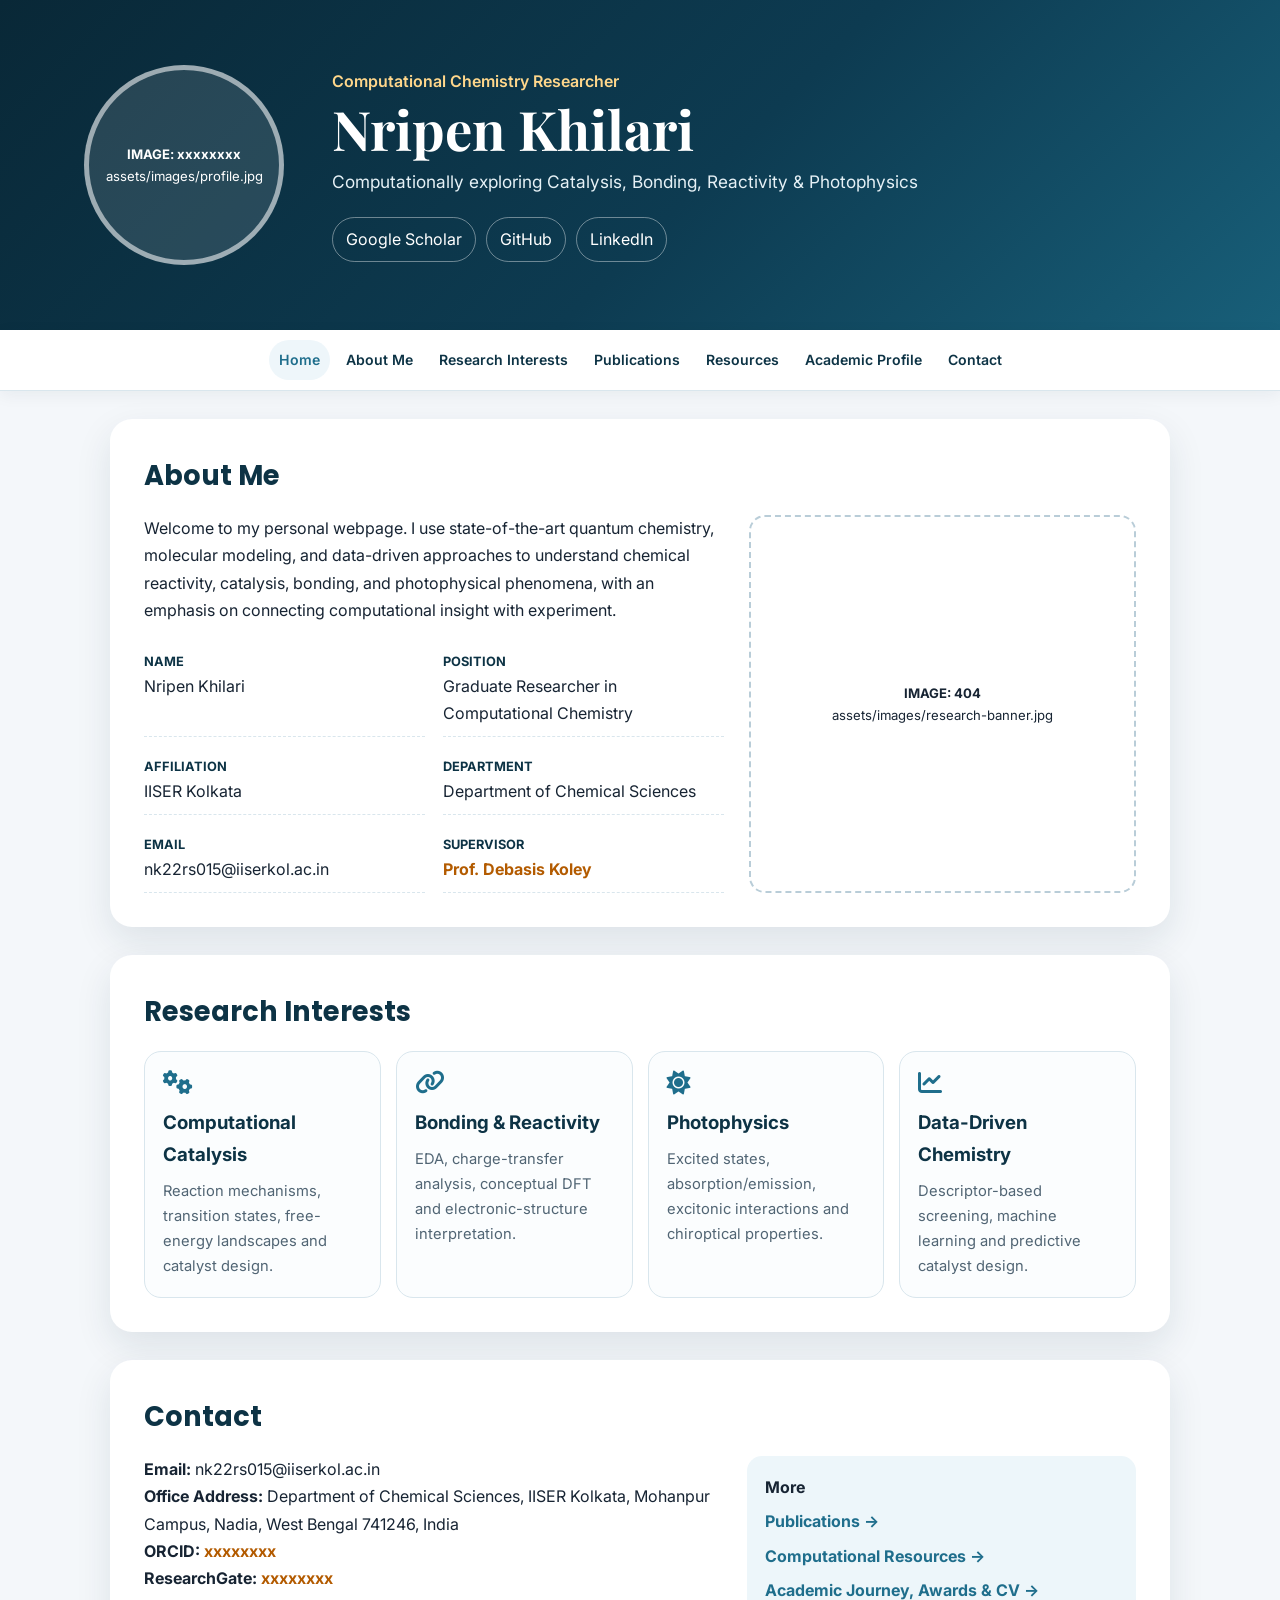
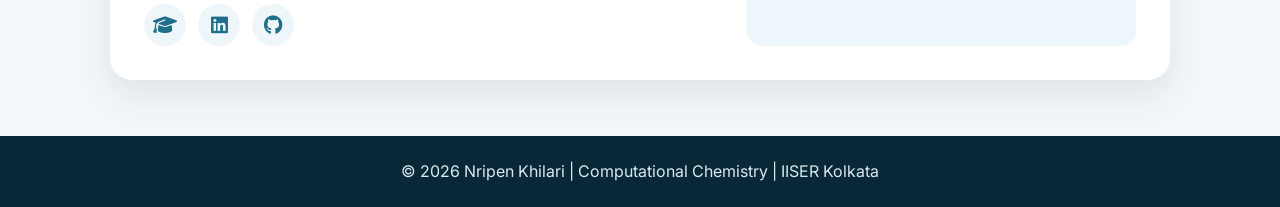
==== index.html @ 0b5128b5 "Update index.html" ====
<!DOCTYPE html>
<html lang="en">
<head>
    <meta charset="UTF-8">
    <meta name="viewport" content="width=device-width, initial-scale=1.0">
    <meta
        name="description"
        content="Nripen Khilari — Computational Chemistry Researcher at IISER Kolkata"
    >

    <title>Nripen Khilari | Computational Chemistry Researcher</title>

    <link
        rel="stylesheet"
        href="https://cdnjs.cloudflare.com/ajax/libs/font-awesome/6.5.2/css/all.min.css"
    >
    <link
        rel="stylesheet"
        href="https://fonts.googleapis.com/css2?family=Inter:wght@400;500;600;700&family=Playfair+Display:wght@600;700&family=Poppins:wght@500;600;700&display=swap"
    >
    <link rel="stylesheet" href="styles.css">
</head>

<body>

    <!-- =====================================================
         PROFILE HEADER
         ===================================================== -->
    <header class="hero home-hero">
        <div class="wrap hero-grid">

            <div class="portrait">
                <img
                    src="assets/images/profile.jpg"
                    alt="Nripen Khilari"
                    onerror="this.style.display='none'; this.nextElementSibling.style.display='block';"
                >

                <div class="fallback">
                    <strong>IMAGE: xxxxxxxx</strong><br>
                    assets/images/profile.jpg
                </div>
            </div>

            <div>
                <div class="role">Computational Chemistry Researcher</div>

                <h1>Nripen Khilari</h1>

                <p class="tagline">
                    Computationally exploring Catalysis, Bonding, Reactivity &amp; Photophysics
                </p>

                <div class="profile-links">
                    <a
                        href="https://scholar.google.com/citations?user=tusEeS4AAAAJ&hl=en"
                        target="_blank"
                        rel="noopener"
                    >
                        Google Scholar
                    </a>

                    <a
                        href="https://github.com/Nripen14"
                        target="_blank"
                        rel="noopener"
                    >
                        GitHub
                    </a>

                    <a
                        href="https://www.linkedin.com/in/nripen-khilari-8503a6180"
                        target="_blank"
                        rel="noopener"
                    >
                        LinkedIn
                    </a>
                </div>
            </div>

        </div>
    </header>


    <!-- =====================================================
         NAVIGATION
         ===================================================== -->
    <nav>
        <div class="wrap">
            <a class="active" href="index.html">Home</a>
            <a href="#about">About Me</a>
            <a href="#research">Research Interests</a>
            <a href="publications.html">Publications</a>
            <a href="resources.html">Resources</a>
            <a href="academic.html">Academic Profile</a>
            <a href="#contact">Contact</a>
        </div>
    </nav>


    <main>

        <!-- =================================================
             ABOUT ME
             ================================================= -->
        <section id="about">
            <h2>About Me</h2>

            <div class="about-grid">

                <div>
                    <p>
                        Welcome to my personal webpage. I use state-of-the-art quantum chemistry,
                        molecular modeling, and data-driven approaches to understand chemical
                        reactivity, catalysis, bonding, and photophysical phenomena, with an
                        emphasis on connecting computational insight with experiment.
                    </p>

                    <div class="facts">
                        <div class="fact">
                            <strong>Name</strong>
                            Nripen Khilari
                        </div>

                        <div class="fact">
                            <strong>Position</strong>
                            Graduate Researcher in Computational Chemistry
                        </div>

                        <div class="fact">
                            <strong>Affiliation</strong>
                            IISER Kolkata
                        </div>

                        <div class="fact">
                            <strong>Department</strong>
                            Department of Chemical Sciences
                        </div>

                        <div class="fact">
                            <strong>Email</strong>
                            nk22rs015@iiserkol.ac.in
                        </div>

                        <div class="fact">
                            <strong>Supervisor</strong>
                            <span class="x">Prof. Debasis Koley</span>
                        </div>
                    </div>
                </div>

                <div class="banner">
                    <img
                        src="assets/images/research-banner.jpg"
                        alt="Research graphic"
                        onerror="this.style.display='none'; this.nextElementSibling.style.display='block';"
                    >

                    <div class="fallback">
                        <strong>IMAGE: 404</strong><br>
                        assets/images/research-banner.jpg
                    </div>
                </div>

            </div>
        </section>


        <!-- =================================================
             RESEARCH INTERESTS
             ================================================= -->
        <section id="research">
            <h2>Research Interests</h2>

            <div class="cards">

                <div class="card">
                    <i class="fas fa-cogs"></i>
                    <h3>Computational Catalysis</h3>
                    <p>
                        Reaction mechanisms, transition states, free-energy landscapes
                        and catalyst design.
                    </p>
                </div>

                <div class="card">
                    <i class="fas fa-link"></i>
                    <h3>Bonding &amp; Reactivity</h3>
                    <p>
                        EDA, charge-transfer analysis, conceptual DFT and
                        electronic-structure interpretation.
                    </p>
                </div>

                <div class="card">
                    <i class="fas fa-sun"></i>
                    <h3>Photophysics</h3>
                    <p>
                        Excited states, absorption/emission, excitonic interactions
                        and chiroptical properties.
                    </p>
                </div>

                <div class="card">
                    <i class="fas fa-chart-line"></i>
                    <h3>Data-Driven Chemistry</h3>
                    <p>
                        Descriptor-based screening, machine learning and predictive
                        catalyst design.
                    </p>
                </div>

            </div>
        </section>


        <!-- =================================================
             CONTACT
             ================================================= -->
        <section id="contact">
            <h2>Contact</h2>

            <div class="contact-grid">

                <div>
                    <p>
                        <strong>Email:</strong>
                        nk22rs015@iiserkol.ac.in
                    </p>

                    <p>
                        <strong>Office Address:</strong>
                        Department of Chemical Sciences, IISER Kolkata,
                        Mohanpur Campus, Nadia, West Bengal 741246, India
                    </p>

                    <p>
                        <strong>ORCID:</strong>
                        <span class="x">xxxxxxxx</span>
                    </p>

                    <p>
                        <strong>ResearchGate:</strong>
                        <span class="x">xxxxxxxx</span>
                    </p>

                    <div class="social">
                        <a
                            href="https://scholar.google.com/citations?user=tusEeS4AAAAJ&hl=en"
                            target="_blank"
                            rel="noopener"
                            aria-label="Google Scholar"
                        >
                            <i class="fas fa-graduation-cap"></i>
                        </a>

                        <a
                            href="https://www.linkedin.com/in/nripen-khilari-8503a6180"
                            target="_blank"
                            rel="noopener"
                            aria-label="LinkedIn"
                        >
                            <i class="fab fa-linkedin"></i>
                        </a>

                        <a
                            href="https://github.com/Nripen14"
                            target="_blank"
                            rel="noopener"
                            aria-label="GitHub"
                        >
                            <i class="fab fa-github"></i>
                        </a>
                    </div>
                </div>

                <div class="more">
                    <strong>More</strong>
                    <a href="publications.html">Publications →</a>
                    <a href="resources.html">Computational Resources →</a>
                    <a href="academic.html">Academic Journey, Awards &amp; CV →</a>
                </div>

            </div>
        </section>

    </main>


    <!-- =====================================================
         FOOTER
         ===================================================== -->
    <footer>
        © 2026 Nripen Khilari | Computational Chemistry | IISER Kolkata
    </footer>

</body>
</html>
---- styles.css ----
/* =========================================================
   Nripen Khilari — Personal Academic Website
   Shared stylesheet for all pages
   ========================================================= */

:root {
    --navy: #0d3345;
    --blue: #1f6e8c;
    --sky: #eef6fa;
    --paper: #ffffff;
    --line: #d9e6ed;
    --background: #f4f7fa;
    --ink: #172433;
    --muted: #607284;
    --placeholder: #b35b00;
    --shadow: 0 14px 36px rgba(20, 45, 65, 0.10);
}

/* -------------------------
   Global styles
   ------------------------- */

* {
    box-sizing: border-box;
    margin: 0;
    padding: 0;
}

html {
    scroll-behavior: smooth;
}

body {
    font-family: "Inter", Arial, sans-serif;
    background: var(--background);
    color: var(--ink);
    line-height: 1.7;
}

a {
    color: inherit;
}

.wrap {
    max-width: 1160px;
    margin: 0 auto;
    padding: 0 24px;
}

/* -------------------------
   Header / profile banner
   ------------------------- */

.hero {
    background: linear-gradient(
        135deg,
        #092837,
        #0d3b51 55%,
        #185f79
    );
    color: #ffffff;
    padding: 42px 0;
}

.home-hero {
    padding: 65px 0;
}

.hero-grid {
    display: grid;
    grid-template-columns: 120px 1fr;
    gap: 26px;
    align-items: center;
}

.home-hero .hero-grid {
    grid-template-columns: 210px 1fr;
    gap: 38px;
}

.portrait {
    width: 112px;
    height: 112px;
    border: 4px solid rgba(255, 255, 255, 0.55);
    border-radius: 50%;
    overflow: hidden;
    background: rgba(255, 255, 255, 0.12);
    display: flex;
    align-items: center;
    justify-content: center;
    text-align: center;
}

.home-hero .portrait {
    width: 200px;
    height: 200px;
    border-width: 5px;
}

.portrait img {
    width: 100%;
    height: 100%;
    object-fit: cover;
}

.fallback {
    display: none;
    padding: 20px;
    font-size: 0.82rem;
}

.hero h1 {
    font-family: "Playfair Display", Georgia, serif;
    font-size: 2.6rem;
    line-height: 1.1;
}

.home-hero h1 {
    font-size: 3.4rem;
}

.hero p {
    color: #e6f1f6;
}

.hero .role {
    color: #ffd78b;
    font-weight: 600;
}

.home-hero .role {
    margin-bottom: 4px;
}

.hero .tagline {
    margin-top: 8px;
    font-size: 1.08rem;
}

.profile-links {
    display: flex;
    flex-wrap: wrap;
    gap: 10px;
    margin-top: 20px;
}

.profile-links a {
    padding: 8px 13px;
    border: 1px solid rgba(255, 255, 255, 0.40);
    border-radius: 25px;
    color: #ffffff;
    text-decoration: none;
}

.profile-links a:hover {
    background: rgba(255, 255, 255, 0.12);
}

/* -------------------------
   Navigation
   ------------------------- */

nav {
    position: sticky;
    top: 0;
    z-index: 20;
    background: rgba(255, 255, 255, 0.97);
    border-bottom: 1px solid var(--line);
    box-shadow: 0 4px 16px rgba(20, 40, 60, 0.06);
}

nav .wrap {
    display: flex;
    justify-content: center;
    flex-wrap: wrap;
    gap: 6px;
    padding-top: 10px;
    padding-bottom: 10px;
}

nav a {
    padding: 8px 10px;
    border-radius: 999px;
    color: var(--navy);
    font-size: 0.88rem;
    font-weight: 600;
    text-decoration: none;
}

nav a:hover,
nav a.active {
    background: var(--sky);
    color: var(--blue);
}

/* -------------------------
   Main sections
   ------------------------- */

main {
    padding: 28px 0;
}

.section,
section {
    max-width: 1060px;
    margin: 0 auto 28px;
    padding: 34px;
    background: var(--paper);
    border-radius: 22px;
    box-shadow: var(--shadow);
    scroll-margin-top: 80px;
}

h2 {
    margin-bottom: 16px;
    color: var(--navy);
    font-family: "Poppins", Arial, sans-serif;
    font-size: 1.7rem;
    font-weight: 700;
}

h3 {
    color: var(--navy);
}

.x {
    color: var(--placeholder);
    font-weight: 700;
}

/* -------------------------
   Home page
   ------------------------- */

.about-grid {
    display: grid;
    grid-template-columns: 1.2fr 0.8fr;
    gap: 25px;
}

.facts {
    display: grid;
    grid-template-columns: 1fr 1fr;
    gap: 10px 18px;
    margin-top: 18px;
}

.fact {
    padding: 9px 0;
    border-bottom: 1px dashed var(--line);
}

.fact strong {
    display: block;
    color: var(--navy);
    font-size: 0.8rem;
    text-transform: uppercase;
}

.banner {
    min-height: 220px;
    border: 2px dashed #b9cdd8;
    border-radius: 16px;
    overflow: hidden;
    display: flex;
    align-items: center;
    justify-content: center;
    text-align: center;
}

.banner img {
    width: 100%;
    min-height: 220px;
    height: 100%;
    object-fit: cover;
}

.cards {
    display: grid;
    grid-template-columns: repeat(4, 1fr);
    gap: 15px;
}

.card {
    padding: 18px;
    border: 1px solid var(--line);
    border-radius: 17px;
    background: #fbfdfe;
}

.card i {
    color: var(--blue);
    font-size: 1.5rem;
}

.card h3 {
    margin: 8px 0;
}

.card p {
    color: #516574;
    font-size: 0.92rem;
}

.more {
    padding: 18px;
    border-radius: 15px;
    background: #edf6fa;
}

.more a {
    display: block;
    margin: 7px 0;
    color: var(--blue);
    font-weight: 700;
    text-decoration: none;
}

/* -------------------------
   Publications
   ------------------------- */

.year {
    margin: 22px 0 10px;
    color: var(--blue);
    font-family: "Poppins", Arial, sans-serif;
    font-size: 1.18rem;
    font-weight: 600;
}

.pub {
    margin: 10px 0;
    padding: 15px 17px;
    background: #f8fbfd;
    border-left: 4px solid #cadde6;
    border-radius: 10px;
}

.pub strong {
    color: var(--navy);
}

.scholar {
    display: inline-block;
    margin-top: 14px;
    padding: 9px 14px;
    border-radius: 999px;
    background: var(--blue);
    color: #ffffff;
    font-weight: 600;
    text-decoration: none;
}

/* -------------------------
   Resources and academic page
   ------------------------- */

.resource-card,
.item {
    margin: 15px 0;
    padding: 20px;
    border: 1px solid var(--line);
    border-radius: 16px;
    background: #f8fbfd;
}

.resource-card h3 {
    margin-bottom: 7px;
    font-family: "Poppins", Arial, sans-serif;
    font-size: 1.08rem;
    font-weight: 600;
}

.resource-card ul {
    padding-left: 20px;
}

.resource-card a {
    color: var(--blue);
    font-weight: 600;
    text-decoration: none;
}

.item {
    margin: 12px 0;
    padding: 16px;
    border-radius: 14px;
}

.subsection-title {
    margin-top: 26px;
}

.cv {
    display: inline-block;
    padding: 9px 14px;
    border-radius: 999px;
    background: var(--blue);
    color: #ffffff;
    font-weight: 600;
    text-decoration: none;
}

/* -------------------------
   Contact section
   ------------------------- */

.contact-grid {
    display: grid;
    grid-template-columns: 1.2fr 0.8fr;
    gap: 20px;
}

.contact-card {
    padding: 18px;
    border: 1px solid var(--line);
    border-radius: 16px;
    background: #f8fbfd;
}

.socials,
.social {
    display: flex;
    flex-wrap: wrap;
    gap: 12px;
    margin-top: 12px;
}

.socials a,
.social a {
    width: 42px;
    height: 42px;
    display: grid;
    place-items: center;
    border-radius: 50%;
    background: var(--sky);
    color: var(--blue);
    font-size: 1.2rem;
    text-decoration: none;
}

/* -------------------------
   Footer
   ------------------------- */

footer {
    padding: 22px;
    background: #092837;
    color: #d8e9f0;
    text-align: center;
}

/* -------------------------
   Responsive layout
   ------------------------- */

@media (max-width: 800px) {
    .hero-grid,
    .home-hero .hero-grid,
    .about-grid,
    .contact-grid {
        grid-template-columns: 1fr;
        text-align: center;
    }

    .portrait,
    .home-hero .portrait {
        margin: 0 auto;
    }

    .profile-links {
        justify-content: center;
    }

    .facts {
        grid-template-columns: 1fr;
        text-align: left;
    }

    .cards {
        grid-template-columns: 1fr 1fr;
    }
}

@media (max-width: 520px) {
    .home-hero h1 {
        font-size: 2.5rem;
    }

    .hero h1 {
        font-size: 2.2rem;
    }

    .cards {
        grid-template-columns: 1fr;
    }

    .section,
    section {
        margin: 0 12px 20px;
        padding: 24px 18px;
    }
}
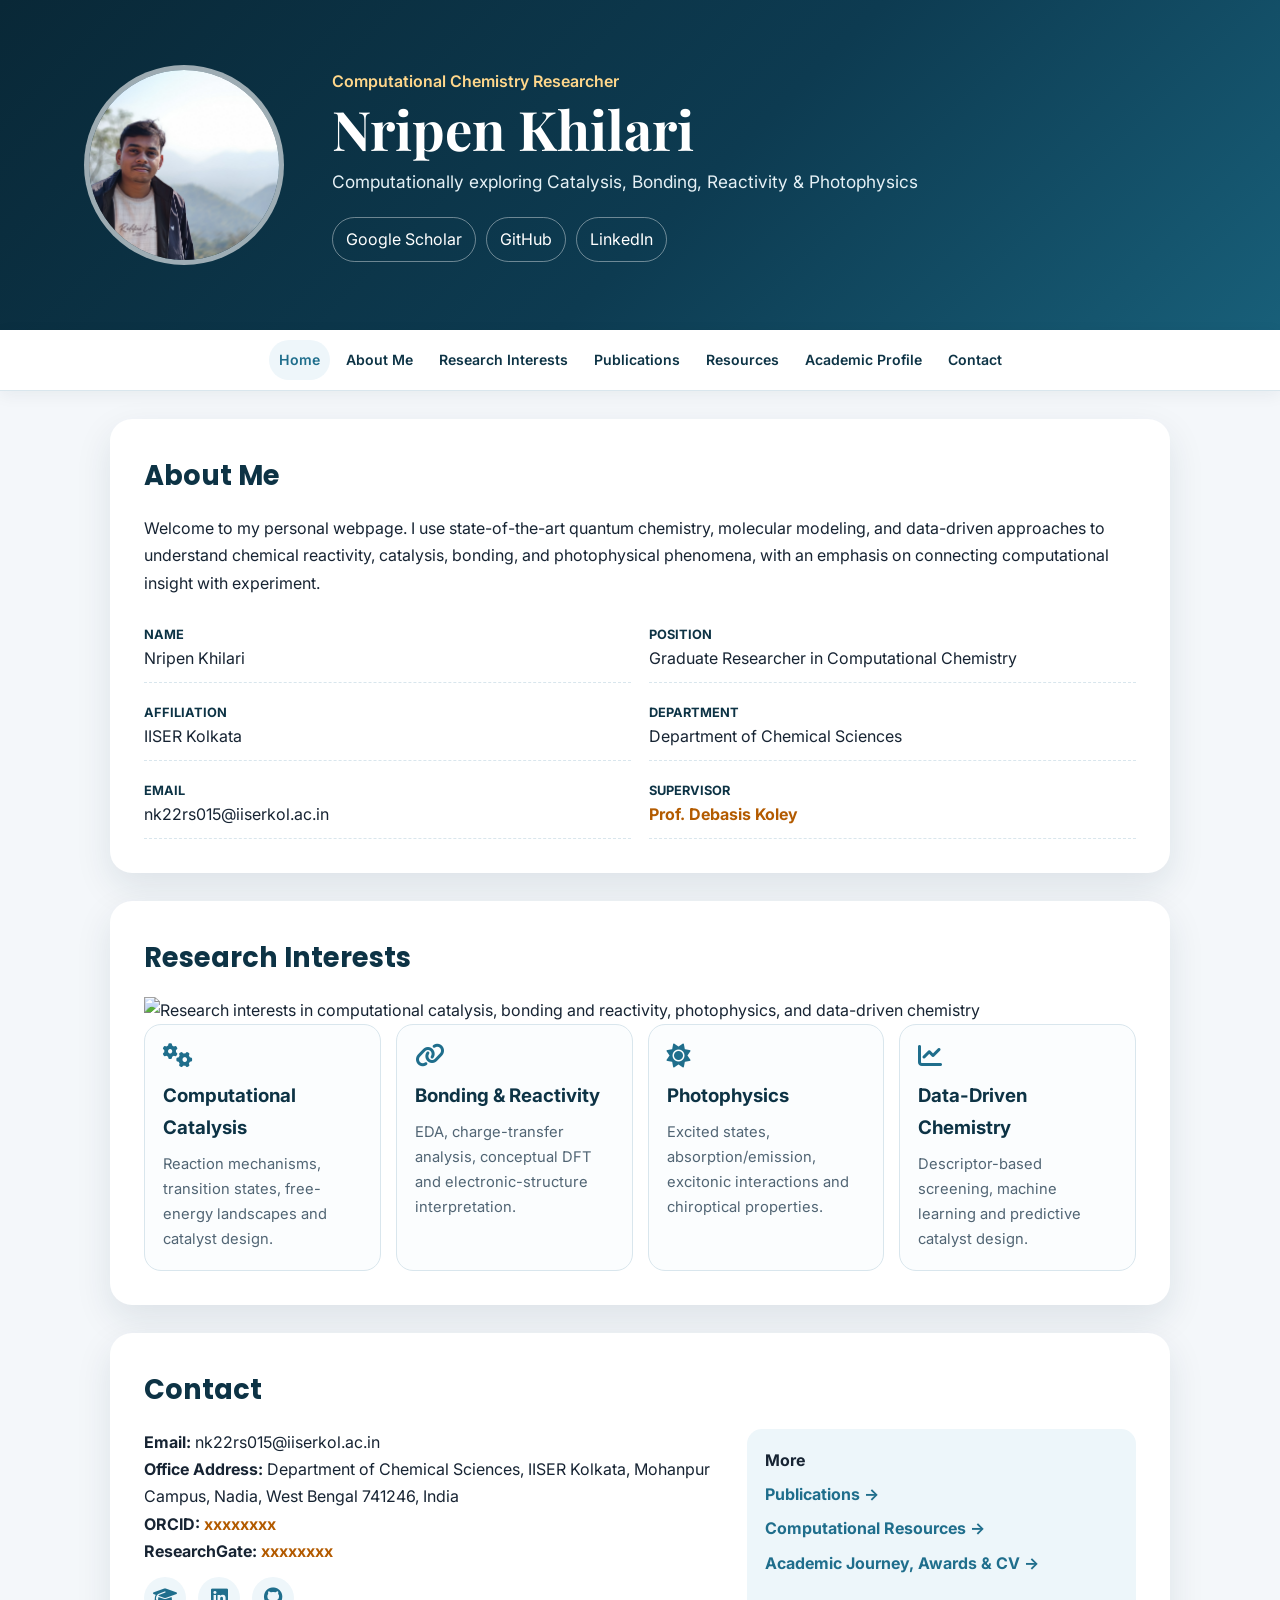
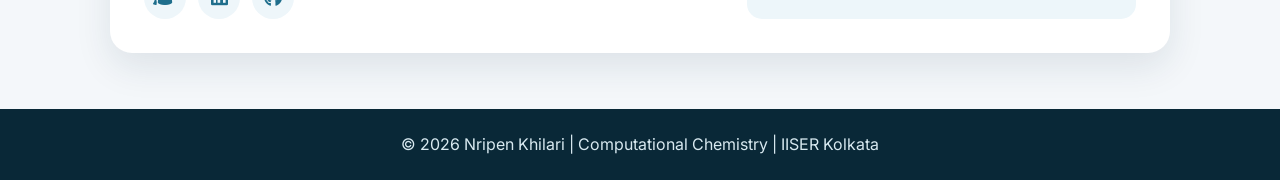
==== commit d01c2b90: "Move research banner to Research Interests section" ====
--- a/index.html
+++ b/index.html
@@ -106,62 +106,43 @@
         <section id="about">
             <h2>About Me</h2>
 
-            <div class="about-grid">
-
-                <div>
-                    <p>
-                        Welcome to my personal webpage. I use state-of-the-art quantum chemistry,
-                        molecular modeling, and data-driven approaches to understand chemical
-                        reactivity, catalysis, bonding, and photophysical phenomena, with an
-                        emphasis on connecting computational insight with experiment.
-                    </p>
-
-                    <div class="facts">
-                        <div class="fact">
-                            <strong>Name</strong>
-                            Nripen Khilari
-                        </div>
-
-                        <div class="fact">
-                            <strong>Position</strong>
-                            Graduate Researcher in Computational Chemistry
-                        </div>
-
-                        <div class="fact">
-                            <strong>Affiliation</strong>
-                            IISER Kolkata
-                        </div>
-
-                        <div class="fact">
-                            <strong>Department</strong>
-                            Department of Chemical Sciences
-                        </div>
-
-                        <div class="fact">
-                            <strong>Email</strong>
-                            nk22rs015@iiserkol.ac.in
-                        </div>
-
-                        <div class="fact">
-                            <strong>Supervisor</strong>
-                            <span class="x">Prof. Debasis Koley</span>
-                        </div>
-                    </div>
-                </div>
-
-                <div class="banner">
-                    <img
-                        src="assets/images/research-banner.jpg"
-                        alt="Research graphic"
-                        onerror="this.style.display='none'; this.nextElementSibling.style.display='block';"
-                    >
-
-                    <div class="fallback">
-                        <strong>IMAGE: 404</strong><br>
-                        assets/images/research-banner.jpg
-                    </div>
-                </div>
-
+            <p>
+                Welcome to my personal webpage. I use state-of-the-art quantum chemistry,
+                molecular modeling, and data-driven approaches to understand chemical
+                reactivity, catalysis, bonding, and photophysical phenomena, with an
+                emphasis on connecting computational insight with experiment.
+            </p>
+
+            <div class="facts">
+                <div class="fact">
+                    <strong>Name</strong>
+                    Nripen Khilari
+                </div>
+
+                <div class="fact">
+                    <strong>Position</strong>
+                    Graduate Researcher in Computational Chemistry
+                </div>
+
+                <div class="fact">
+                    <strong>Affiliation</strong>
+                    IISER Kolkata
+                </div>
+
+                <div class="fact">
+                    <strong>Department</strong>
+                    Department of Chemical Sciences
+                </div>
+
+                <div class="fact">
+                    <strong>Email</strong>
+                    nk22rs015@iiserkol.ac.in
+                </div>
+
+                <div class="fact">
+                    <strong>Supervisor</strong>
+                    <span class="x">Prof. Debasis Koley</span>
+                </div>
             </div>
         </section>
 
@@ -171,6 +152,14 @@
              ================================================= -->
         <section id="research">
             <h2>Research Interests</h2>
+
+            <div class="research-banner">
+                <img
+                    src="assets/images/research-banner.jpg"
+                    alt="Research interests in computational catalysis, bonding and reactivity, photophysics, and data-driven chemistry"
+                    loading="eager"
+                >
+            </div>
 
             <div class="cards">
 
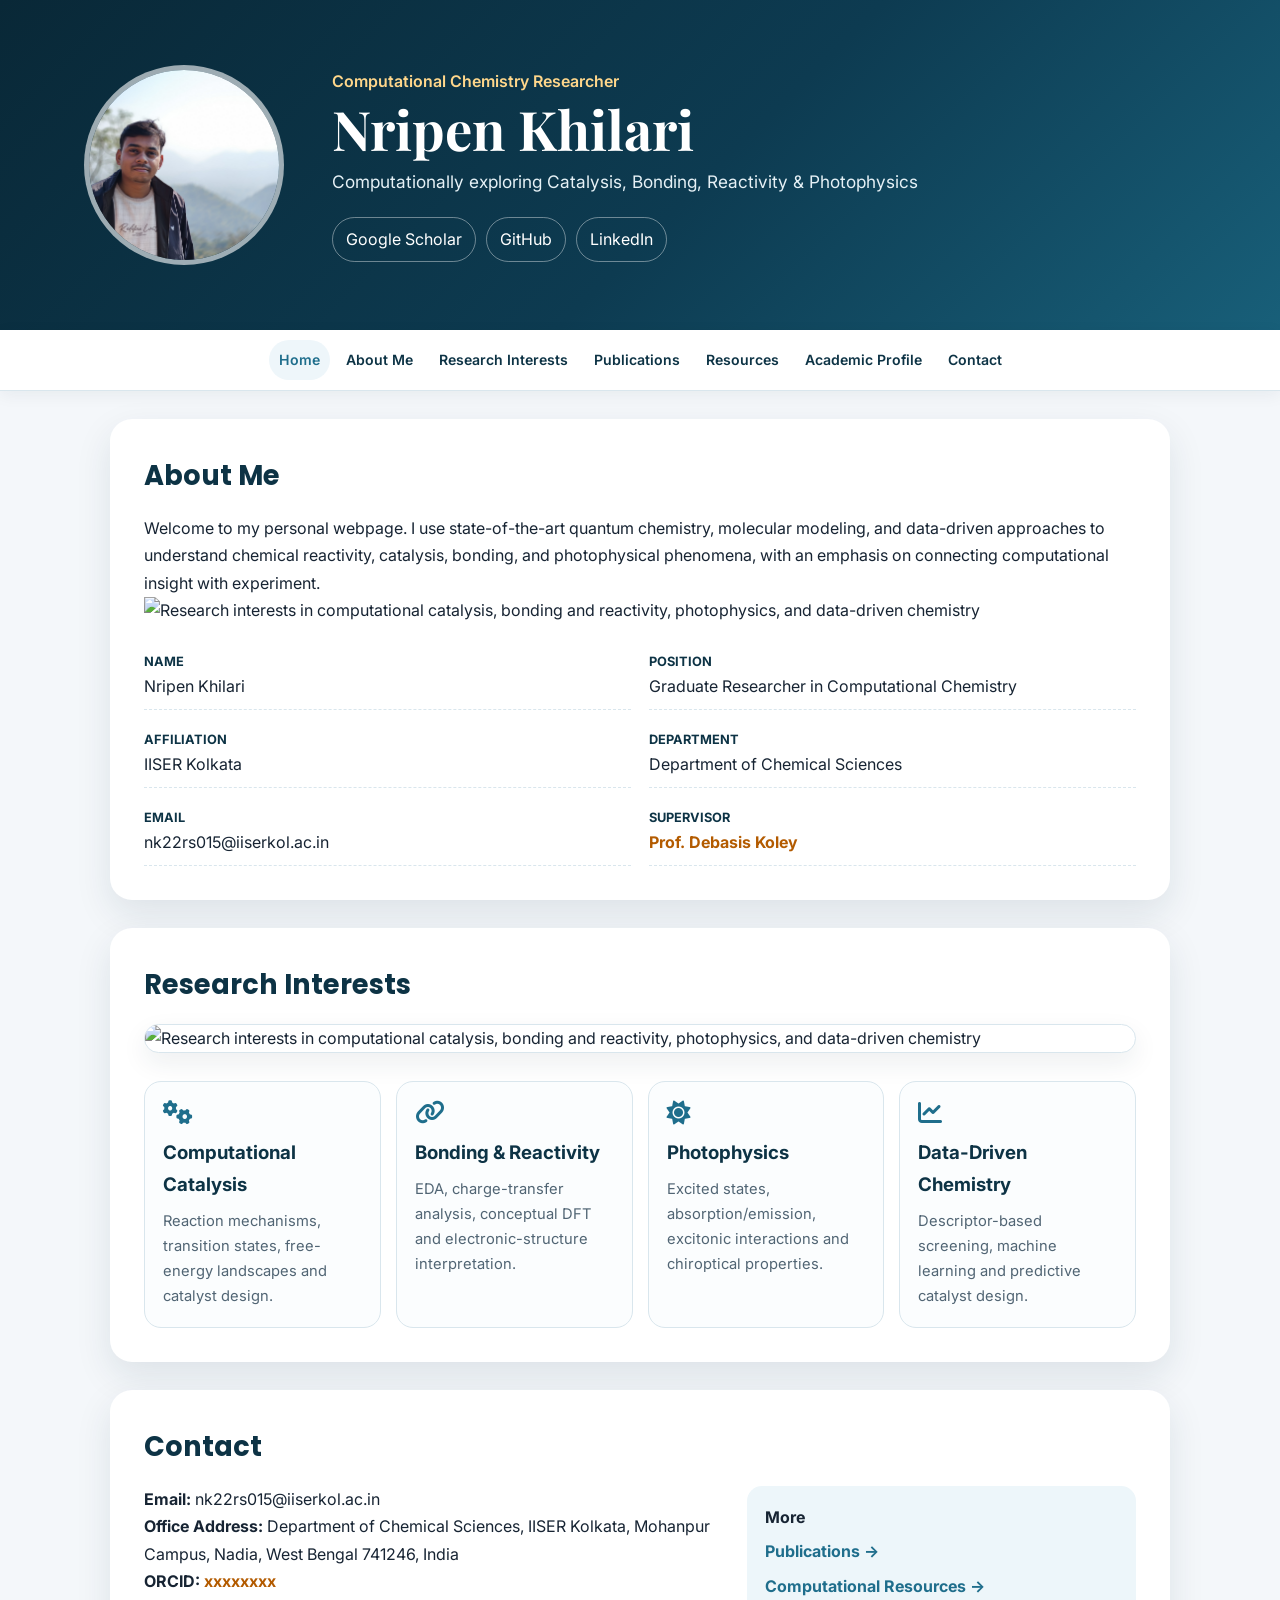
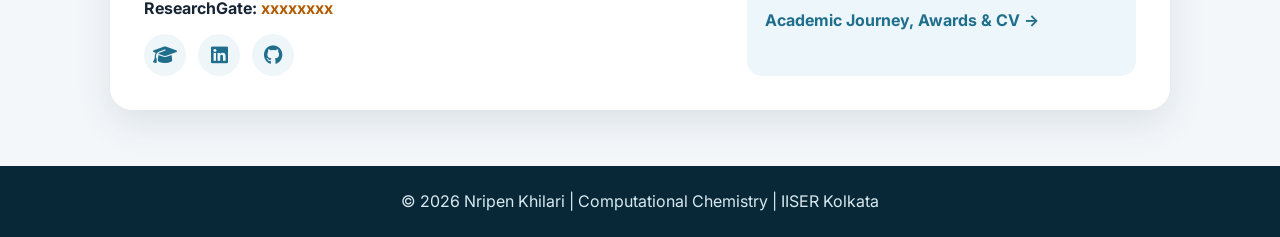
==== commit 40f779c9: "Show research banner in About and Research sections" ====
--- a/index.html
+++ b/index.html
@@ -18,14 +18,11 @@
         rel="stylesheet"
         href="https://fonts.googleapis.com/css2?family=Inter:wght@400;500;600;700&family=Playfair+Display:wght@600;700&family=Poppins:wght@500;600;700&display=swap"
     >
-    <link rel="stylesheet" href="styles.css">
+    <link rel="stylesheet" href="styles.css?v=20260907-2">
 </head>
 
 <body>
 
-    <!-- =====================================================
-         PROFILE HEADER
-         ===================================================== -->
     <header class="hero home-hero">
         <div class="wrap hero-grid">
 
@@ -44,7 +41,6 @@
 
             <div>
                 <div class="role">Computational Chemistry Researcher</div>
-
                 <h1>Nripen Khilari</h1>
 
                 <p class="tagline">
@@ -52,39 +48,15 @@
                 </p>
 
                 <div class="profile-links">
-                    <a
-                        href="https://scholar.google.com/citations?user=tusEeS4AAAAJ&hl=en"
-                        target="_blank"
-                        rel="noopener"
-                    >
-                        Google Scholar
-                    </a>
-
-                    <a
-                        href="https://github.com/Nripen14"
-                        target="_blank"
-                        rel="noopener"
-                    >
-                        GitHub
-                    </a>
-
-                    <a
-                        href="https://www.linkedin.com/in/nripen-khilari-8503a6180"
-                        target="_blank"
-                        rel="noopener"
-                    >
-                        LinkedIn
-                    </a>
+                    <a href="https://scholar.google.com/citations?user=tusEeS4AAAAJ&hl=en" target="_blank" rel="noopener">Google Scholar</a>
+                    <a href="https://github.com/Nripen14" target="_blank" rel="noopener">GitHub</a>
+                    <a href="https://www.linkedin.com/in/nripen-khilari-8503a6180" target="_blank" rel="noopener">LinkedIn</a>
                 </div>
             </div>
 
         </div>
     </header>
 
-
-    <!-- =====================================================
-         NAVIGATION
-         ===================================================== -->
     <nav>
         <div class="wrap">
             <a class="active" href="index.html">Home</a>
@@ -97,12 +69,8 @@
         </div>
     </nav>
 
-
     <main>
 
-        <!-- =================================================
-             ABOUT ME
-             ================================================= -->
         <section id="about">
             <h2>About Me</h2>
 
@@ -112,6 +80,13 @@
                 reactivity, catalysis, bonding, and photophysical phenomena, with an
                 emphasis on connecting computational insight with experiment.
             </p>
+
+            <div class="about-banner">
+                <img
+                    src="/assets/images/research-banner.jpg?v=20260907-2"
+                    alt="Research interests in computational catalysis, bonding and reactivity, photophysics, and data-driven chemistry"
+                >
+            </div>
 
             <div class="facts">
                 <div class="fact">
@@ -146,120 +121,57 @@
             </div>
         </section>
 
-
-        <!-- =================================================
-             RESEARCH INTERESTS
-             ================================================= -->
         <section id="research">
             <h2>Research Interests</h2>
 
             <div class="research-banner">
                 <img
-                    src="assets/images/research-banner.jpg"
+                    src="/assets/images/research-banner.jpg?v=20260907-2"
                     alt="Research interests in computational catalysis, bonding and reactivity, photophysics, and data-driven chemistry"
-                    loading="eager"
                 >
             </div>
 
             <div class="cards">
-
                 <div class="card">
                     <i class="fas fa-cogs"></i>
                     <h3>Computational Catalysis</h3>
-                    <p>
-                        Reaction mechanisms, transition states, free-energy landscapes
-                        and catalyst design.
-                    </p>
+                    <p>Reaction mechanisms, transition states, free-energy landscapes and catalyst design.</p>
                 </div>
 
                 <div class="card">
                     <i class="fas fa-link"></i>
                     <h3>Bonding &amp; Reactivity</h3>
-                    <p>
-                        EDA, charge-transfer analysis, conceptual DFT and
-                        electronic-structure interpretation.
-                    </p>
+                    <p>EDA, charge-transfer analysis, conceptual DFT and electronic-structure interpretation.</p>
                 </div>
 
                 <div class="card">
                     <i class="fas fa-sun"></i>
                     <h3>Photophysics</h3>
-                    <p>
-                        Excited states, absorption/emission, excitonic interactions
-                        and chiroptical properties.
-                    </p>
+                    <p>Excited states, absorption/emission, excitonic interactions and chiroptical properties.</p>
                 </div>
 
                 <div class="card">
                     <i class="fas fa-chart-line"></i>
                     <h3>Data-Driven Chemistry</h3>
-                    <p>
-                        Descriptor-based screening, machine learning and predictive
-                        catalyst design.
-                    </p>
+                    <p>Descriptor-based screening, machine learning and predictive catalyst design.</p>
                 </div>
-
             </div>
         </section>
 
-
-        <!-- =================================================
-             CONTACT
-             ================================================= -->
         <section id="contact">
             <h2>Contact</h2>
 
             <div class="contact-grid">
-
                 <div>
-                    <p>
-                        <strong>Email:</strong>
-                        nk22rs015@iiserkol.ac.in
-                    </p>
-
-                    <p>
-                        <strong>Office Address:</strong>
-                        Department of Chemical Sciences, IISER Kolkata,
-                        Mohanpur Campus, Nadia, West Bengal 741246, India
-                    </p>
-
-                    <p>
-                        <strong>ORCID:</strong>
-                        <span class="x">xxxxxxxx</span>
-                    </p>
-
-                    <p>
-                        <strong>ResearchGate:</strong>
-                        <span class="x">xxxxxxxx</span>
-                    </p>
+                    <p><strong>Email:</strong> nk22rs015@iiserkol.ac.in</p>
+                    <p><strong>Office Address:</strong> Department of Chemical Sciences, IISER Kolkata, Mohanpur Campus, Nadia, West Bengal 741246, India</p>
+                    <p><strong>ORCID:</strong> <span class="x">xxxxxxxx</span></p>
+                    <p><strong>ResearchGate:</strong> <span class="x">xxxxxxxx</span></p>
 
                     <div class="social">
-                        <a
-                            href="https://scholar.google.com/citations?user=tusEeS4AAAAJ&hl=en"
-                            target="_blank"
-                            rel="noopener"
-                            aria-label="Google Scholar"
-                        >
-                            <i class="fas fa-graduation-cap"></i>
-                        </a>
-
-                        <a
-                            href="https://www.linkedin.com/in/nripen-khilari-8503a6180"
-                            target="_blank"
-                            rel="noopener"
-                            aria-label="LinkedIn"
-                        >
-                            <i class="fab fa-linkedin"></i>
-                        </a>
-
-                        <a
-                            href="https://github.com/Nripen14"
-                            target="_blank"
-                            rel="noopener"
-                            aria-label="GitHub"
-                        >
-                            <i class="fab fa-github"></i>
-                        </a>
+                        <a href="https://scholar.google.com/citations?user=tusEeS4AAAAJ&hl=en" target="_blank" rel="noopener" aria-label="Google Scholar"><i class="fas fa-graduation-cap"></i></a>
+                        <a href="https://www.linkedin.com/in/nripen-khilari-8503a6180" target="_blank" rel="noopener" aria-label="LinkedIn"><i class="fab fa-linkedin"></i></a>
+                        <a href="https://github.com/Nripen14" target="_blank" rel="noopener" aria-label="GitHub"><i class="fab fa-github"></i></a>
                     </div>
                 </div>
 
@@ -269,16 +181,11 @@
                     <a href="resources.html">Computational Resources →</a>
                     <a href="academic.html">Academic Journey, Awards &amp; CV →</a>
                 </div>
-
             </div>
         </section>
 
     </main>
 
-
-    <!-- =====================================================
-         FOOTER
-         ===================================================== -->
     <footer>
         © 2026 Nripen Khilari | Computational Chemistry | IISER Kolkata
     </footer>
--- a/styles.css
+++ b/styles.css
@@ -16,10 +16,6 @@
     --shadow: 0 14px 36px rgba(20, 45, 65, 0.10);
 }
 
-/* -------------------------
-   Global styles
-   ------------------------- */
-
 * {
     box-sizing: border-box;
     margin: 0;
@@ -47,17 +43,8 @@
     padding: 0 24px;
 }
 
-/* -------------------------
-   Header / profile banner
-   ------------------------- */
-
 .hero {
-    background: linear-gradient(
-        135deg,
-        #092837,
-        #0d3b51 55%,
-        #185f79
-    );
+    background: linear-gradient(135deg, #092837, #0d3b51 55%, #185f79);
     color: #ffffff;
     padding: 42px 0;
 }
@@ -156,10 +143,6 @@
     background: rgba(255, 255, 255, 0.12);
 }
 
-/* -------------------------
-   Navigation
-   ------------------------- */
-
 nav {
     position: sticky;
     top: 0;
@@ -192,10 +175,6 @@
     background: var(--sky);
     color: var(--blue);
 }
-
-/* -------------------------
-   Main sections
-   ------------------------- */
 
 main {
     padding: 28px 0;
@@ -229,16 +208,6 @@
     font-weight: 700;
 }
 
-/* -------------------------
-   Home page
-   ------------------------- */
-
-.about-grid {
-    display: grid;
-    grid-template-columns: 1.2fr 0.8fr;
-    gap: 25px;
-}
-
 .facts {
     display: grid;
     grid-template-columns: 1fr 1fr;
@@ -258,22 +227,21 @@
     text-transform: uppercase;
 }
 
-.banner {
-    min-height: 220px;
-    border: 2px dashed #b9cdd8;
-    border-radius: 16px;
+.research-banner {
+    width: 100%;
+    margin: 6px 0 28px;
+    border: 1px solid var(--line);
+    border-radius: 18px;
     overflow: hidden;
-    display: flex;
-    align-items: center;
-    justify-content: center;
-    text-align: center;
-}
-
-.banner img {
+    background: #ffffff;
+    box-shadow: 0 10px 26px rgba(20, 45, 65, 0.08);
+}
+
+.research-banner img {
+    display: block;
     width: 100%;
-    min-height: 220px;
-    height: 100%;
-    object-fit: cover;
+    height: auto;
+    object-fit: contain;
 }
 
 .cards {
@@ -316,10 +284,6 @@
     font-weight: 700;
     text-decoration: none;
 }
-
-/* -------------------------
-   Publications
-   ------------------------- */
 
 .year {
     margin: 22px 0 10px;
@@ -352,10 +316,6 @@
     text-decoration: none;
 }
 
-/* -------------------------
-   Resources and academic page
-   ------------------------- */
-
 .resource-card,
 .item {
     margin: 15px 0;
@@ -401,10 +361,6 @@
     font-weight: 600;
     text-decoration: none;
 }
-
-/* -------------------------
-   Contact section
-   ------------------------- */
 
 .contact-grid {
     display: grid;
@@ -440,10 +396,6 @@
     text-decoration: none;
 }
 
-/* -------------------------
-   Footer
-   ------------------------- */
-
 footer {
     padding: 22px;
     background: #092837;
@@ -451,14 +403,9 @@
     text-align: center;
 }
 
-/* -------------------------
-   Responsive layout
-   ------------------------- */
-
 @media (max-width: 800px) {
     .hero-grid,
     .home-hero .hero-grid,
-    .about-grid,
     .contact-grid {
         grid-template-columns: 1fr;
         text-align: center;
@@ -501,4 +448,9 @@
         margin: 0 12px 20px;
         padding: 24px 18px;
     }
-}
+
+    .research-banner {
+        margin-bottom: 22px;
+        border-radius: 12px;
+    }
+}
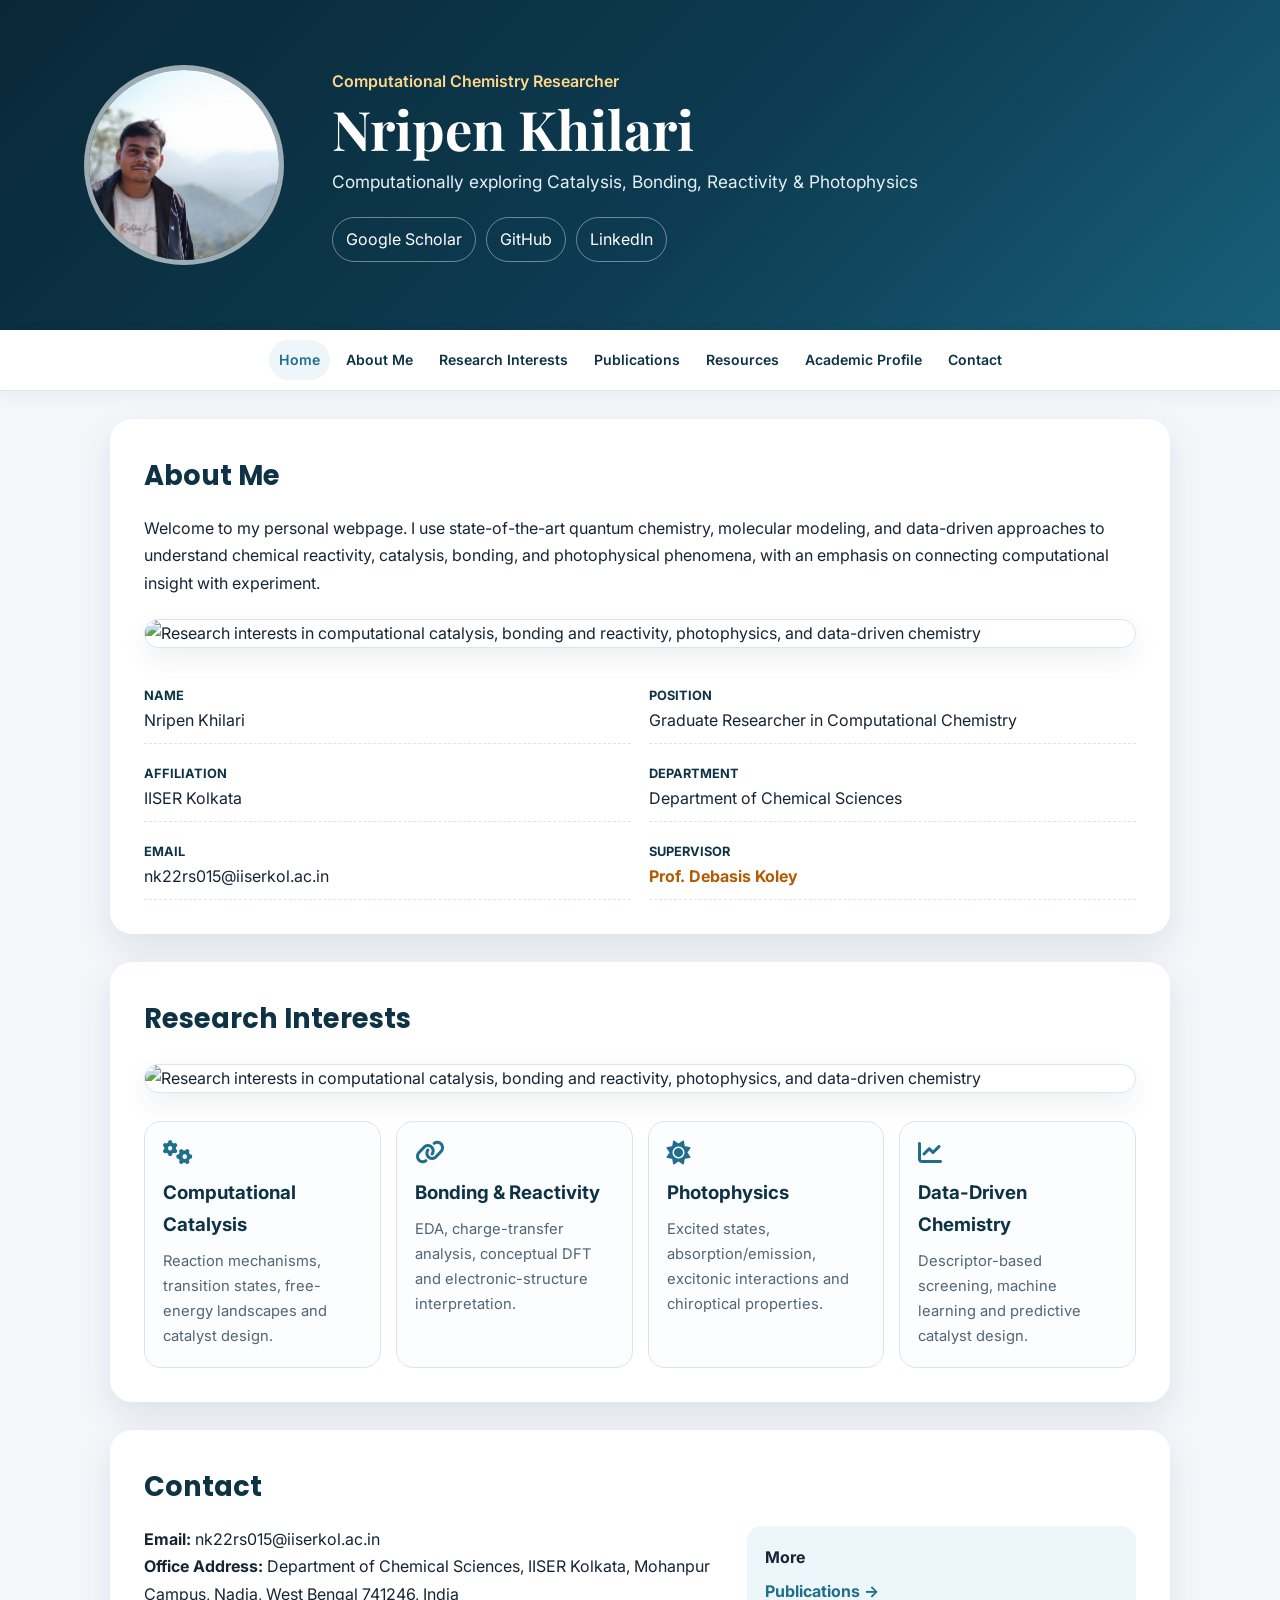
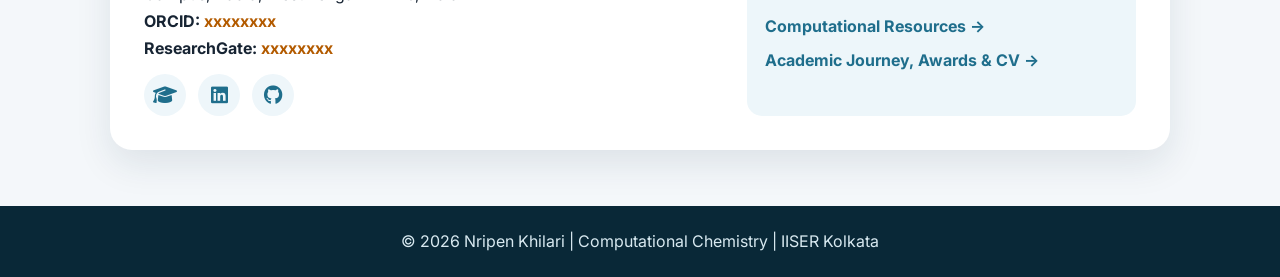
==== commit a80d5e43: "Use direct GitHub image URL for research banner" ====
--- a/index.html
+++ b/index.html
@@ -18,7 +18,7 @@
         rel="stylesheet"
         href="https://fonts.googleapis.com/css2?family=Inter:wght@400;500;600;700&family=Playfair+Display:wght@600;700&family=Poppins:wght@500;600;700&display=swap"
     >
-    <link rel="stylesheet" href="styles.css?v=20260907-2">
+    <link rel="stylesheet" href="styles.css?v=20260907-3">
 </head>
 
 <body>
@@ -83,7 +83,7 @@
 
             <div class="about-banner">
                 <img
-                    src="/assets/images/research-banner.jpg?v=20260907-2"
+                    src="https://raw.githubusercontent.com/Nripen14/nripen14.github.io/main/assets/images/research-banner.jpg"
                     alt="Research interests in computational catalysis, bonding and reactivity, photophysics, and data-driven chemistry"
                 >
             </div>
@@ -126,7 +126,7 @@
 
             <div class="research-banner">
                 <img
-                    src="/assets/images/research-banner.jpg?v=20260907-2"
+                    src="https://raw.githubusercontent.com/Nripen14/nripen14.github.io/main/assets/images/research-banner.jpg"
                     alt="Research interests in computational catalysis, bonding and reactivity, photophysics, and data-driven chemistry"
                 >
             </div>
--- a/styles.css
+++ b/styles.css
@@ -227,9 +227,10 @@
     text-transform: uppercase;
 }
 
+.about-banner,
 .research-banner {
     width: 100%;
-    margin: 6px 0 28px;
+    margin: 22px 0 28px;
     border: 1px solid var(--line);
     border-radius: 18px;
     overflow: hidden;
@@ -237,11 +238,15 @@
     box-shadow: 0 10px 26px rgba(20, 45, 65, 0.08);
 }
 
+.about-banner img,
 .research-banner img {
-    display: block;
-    width: 100%;
-    height: auto;
-    object-fit: contain;
+    display: block !important;
+    width: 100% !important;
+    max-width: 100% !important;
+    height: auto !important;
+    visibility: visible !important;
+    opacity: 1 !important;
+    object-fit: contain !important;
 }
 
 .cards {
@@ -449,6 +454,7 @@
         padding: 24px 18px;
     }
 
+    .about-banner,
     .research-banner {
         margin-bottom: 22px;
         border-radius: 12px;
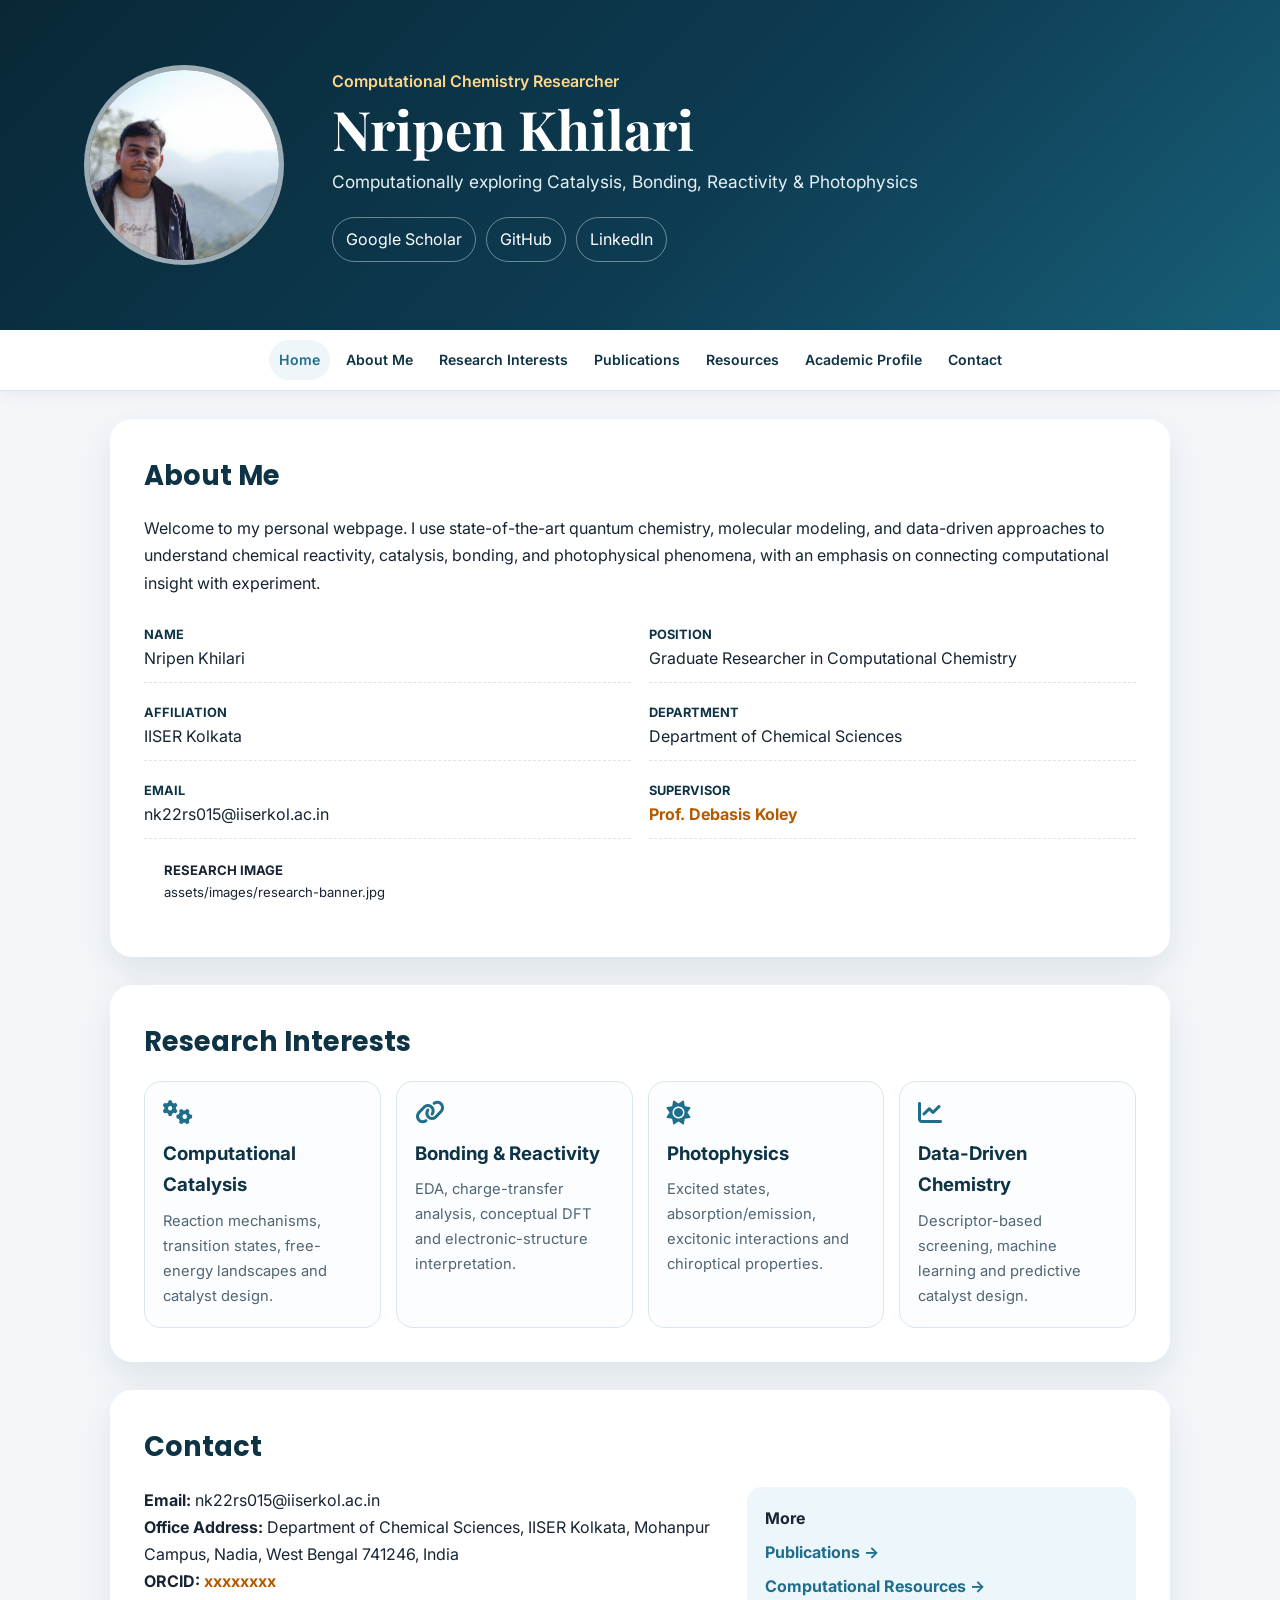
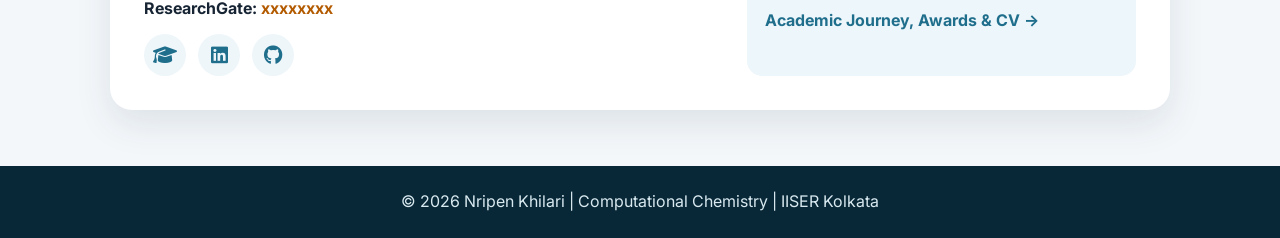
==== commit 2f593f6c: "Place research image in About Me box" ====
--- a/index.html
+++ b/index.html
@@ -3,57 +3,29 @@
 <head>
     <meta charset="UTF-8">
     <meta name="viewport" content="width=device-width, initial-scale=1.0">
-    <meta
-        name="description"
-        content="Nripen Khilari — Computational Chemistry Researcher at IISER Kolkata"
-    >
-
+    <meta name="description" content="Nripen Khilari — Computational Chemistry Researcher at IISER Kolkata">
     <title>Nripen Khilari | Computational Chemistry Researcher</title>
-
-    <link
-        rel="stylesheet"
-        href="https://cdnjs.cloudflare.com/ajax/libs/font-awesome/6.5.2/css/all.min.css"
-    >
-    <link
-        rel="stylesheet"
-        href="https://fonts.googleapis.com/css2?family=Inter:wght@400;500;600;700&family=Playfair+Display:wght@600;700&family=Poppins:wght@500;600;700&display=swap"
-    >
-    <link rel="stylesheet" href="styles.css?v=20260907-3">
+    <link rel="stylesheet" href="https://cdnjs.cloudflare.com/ajax/libs/font-awesome/6.5.2/css/all.min.css">
+    <link rel="stylesheet" href="https://fonts.googleapis.com/css2?family=Inter:wght@400;500;600;700&family=Playfair+Display:wght@600;700&family=Poppins:wght@500;600;700&display=swap">
+    <link rel="stylesheet" href="styles.css?v=20260907-5">
 </head>
-
 <body>
-
     <header class="hero home-hero">
         <div class="wrap hero-grid">
-
             <div class="portrait">
-                <img
-                    src="assets/images/profile.jpg"
-                    alt="Nripen Khilari"
-                    onerror="this.style.display='none'; this.nextElementSibling.style.display='block';"
-                >
-
-                <div class="fallback">
-                    <strong>IMAGE: xxxxxxxx</strong><br>
-                    assets/images/profile.jpg
-                </div>
+                <img src="assets/images/profile.jpg" alt="Nripen Khilari" onerror="this.style.display='none'; this.nextElementSibling.style.display='block';">
+                <div class="fallback"><strong>IMAGE: xxxxxxxx</strong><br>assets/images/profile.jpg</div>
             </div>
-
             <div>
                 <div class="role">Computational Chemistry Researcher</div>
                 <h1>Nripen Khilari</h1>
-
-                <p class="tagline">
-                    Computationally exploring Catalysis, Bonding, Reactivity &amp; Photophysics
-                </p>
-
+                <p class="tagline">Computationally exploring Catalysis, Bonding, Reactivity &amp; Photophysics</p>
                 <div class="profile-links">
                     <a href="https://scholar.google.com/citations?user=tusEeS4AAAAJ&hl=en" target="_blank" rel="noopener">Google Scholar</a>
                     <a href="https://github.com/Nripen14" target="_blank" rel="noopener">GitHub</a>
                     <a href="https://www.linkedin.com/in/nripen-khilari-8503a6180" target="_blank" rel="noopener">LinkedIn</a>
                 </div>
             </div>
-
         </div>
     </header>
 
@@ -70,53 +42,38 @@
     </nav>
 
     <main>
-
         <section id="about">
             <h2>About Me</h2>
 
-            <p>
-                Welcome to my personal webpage. I use state-of-the-art quantum chemistry,
-                molecular modeling, and data-driven approaches to understand chemical
-                reactivity, catalysis, bonding, and photophysical phenomena, with an
-                emphasis on connecting computational insight with experiment.
-            </p>
+            <div class="about-grid">
+                <div class="about-content">
+                    <p>
+                        Welcome to my personal webpage. I use state-of-the-art quantum chemistry,
+                        molecular modeling, and data-driven approaches to understand chemical
+                        reactivity, catalysis, bonding, and photophysical phenomena, with an
+                        emphasis on connecting computational insight with experiment.
+                    </p>
 
-            <div class="about-banner">
-                <img
-                    src="https://raw.githubusercontent.com/Nripen14/nripen14.github.io/main/assets/images/research-banner.jpg"
-                    alt="Research interests in computational catalysis, bonding and reactivity, photophysics, and data-driven chemistry"
-                >
-            </div>
-
-            <div class="facts">
-                <div class="fact">
-                    <strong>Name</strong>
-                    Nripen Khilari
+                    <div class="facts">
+                        <div class="fact"><strong>Name</strong>Nripen Khilari</div>
+                        <div class="fact"><strong>Position</strong>Graduate Researcher in Computational Chemistry</div>
+                        <div class="fact"><strong>Affiliation</strong>IISER Kolkata</div>
+                        <div class="fact"><strong>Department</strong>Department of Chemical Sciences</div>
+                        <div class="fact"><strong>Email</strong>nk22rs015@iiserkol.ac.in</div>
+                        <div class="fact"><strong>Supervisor</strong><span class="x">Prof. Debasis Koley</span></div>
+                    </div>
                 </div>
 
-                <div class="fact">
-                    <strong>Position</strong>
-                    Graduate Researcher in Computational Chemistry
-                </div>
-
-                <div class="fact">
-                    <strong>Affiliation</strong>
-                    IISER Kolkata
-                </div>
-
-                <div class="fact">
-                    <strong>Department</strong>
-                    Department of Chemical Sciences
-                </div>
-
-                <div class="fact">
-                    <strong>Email</strong>
-                    nk22rs015@iiserkol.ac.in
-                </div>
-
-                <div class="fact">
-                    <strong>Supervisor</strong>
-                    <span class="x">Prof. Debasis Koley</span>
+                <div class="research-image-box">
+                    <img
+                        src="assets/images/research-banner.jpg"
+                        alt="Research interests"
+                        onerror="this.style.display='none'; this.nextElementSibling.style.display='block';"
+                    >
+                    <div class="fallback research-fallback">
+                        <strong>RESEARCH IMAGE</strong><br>
+                        assets/images/research-banner.jpg
+                    </div>
                 </div>
             </div>
         </section>
@@ -124,32 +81,22 @@
         <section id="research">
             <h2>Research Interests</h2>
 
-            <div class="research-banner">
-                <img
-                    src="https://raw.githubusercontent.com/Nripen14/nripen14.github.io/main/assets/images/research-banner.jpg"
-                    alt="Research interests in computational catalysis, bonding and reactivity, photophysics, and data-driven chemistry"
-                >
-            </div>
-
             <div class="cards">
                 <div class="card">
                     <i class="fas fa-cogs"></i>
                     <h3>Computational Catalysis</h3>
                     <p>Reaction mechanisms, transition states, free-energy landscapes and catalyst design.</p>
                 </div>
-
                 <div class="card">
                     <i class="fas fa-link"></i>
                     <h3>Bonding &amp; Reactivity</h3>
                     <p>EDA, charge-transfer analysis, conceptual DFT and electronic-structure interpretation.</p>
                 </div>
-
                 <div class="card">
                     <i class="fas fa-sun"></i>
                     <h3>Photophysics</h3>
                     <p>Excited states, absorption/emission, excitonic interactions and chiroptical properties.</p>
                 </div>
-
                 <div class="card">
                     <i class="fas fa-chart-line"></i>
                     <h3>Data-Driven Chemistry</h3>
@@ -160,21 +107,18 @@
 
         <section id="contact">
             <h2>Contact</h2>
-
             <div class="contact-grid">
                 <div>
                     <p><strong>Email:</strong> nk22rs015@iiserkol.ac.in</p>
                     <p><strong>Office Address:</strong> Department of Chemical Sciences, IISER Kolkata, Mohanpur Campus, Nadia, West Bengal 741246, India</p>
                     <p><strong>ORCID:</strong> <span class="x">xxxxxxxx</span></p>
                     <p><strong>ResearchGate:</strong> <span class="x">xxxxxxxx</span></p>
-
                     <div class="social">
                         <a href="https://scholar.google.com/citations?user=tusEeS4AAAAJ&hl=en" target="_blank" rel="noopener" aria-label="Google Scholar"><i class="fas fa-graduation-cap"></i></a>
                         <a href="https://www.linkedin.com/in/nripen-khilari-8503a6180" target="_blank" rel="noopener" aria-label="LinkedIn"><i class="fab fa-linkedin"></i></a>
                         <a href="https://github.com/Nripen14" target="_blank" rel="noopener" aria-label="GitHub"><i class="fab fa-github"></i></a>
                     </div>
                 </div>
-
                 <div class="more">
                     <strong>More</strong>
                     <a href="publications.html">Publications →</a>
@@ -183,12 +127,8 @@
                 </div>
             </div>
         </section>
-
     </main>
 
-    <footer>
-        © 2026 Nripen Khilari | Computational Chemistry | IISER Kolkata
-    </footer>
-
+    <footer>© 2026 Nripen Khilari | Computational Chemistry | IISER Kolkata</footer>
 </body>
 </html>
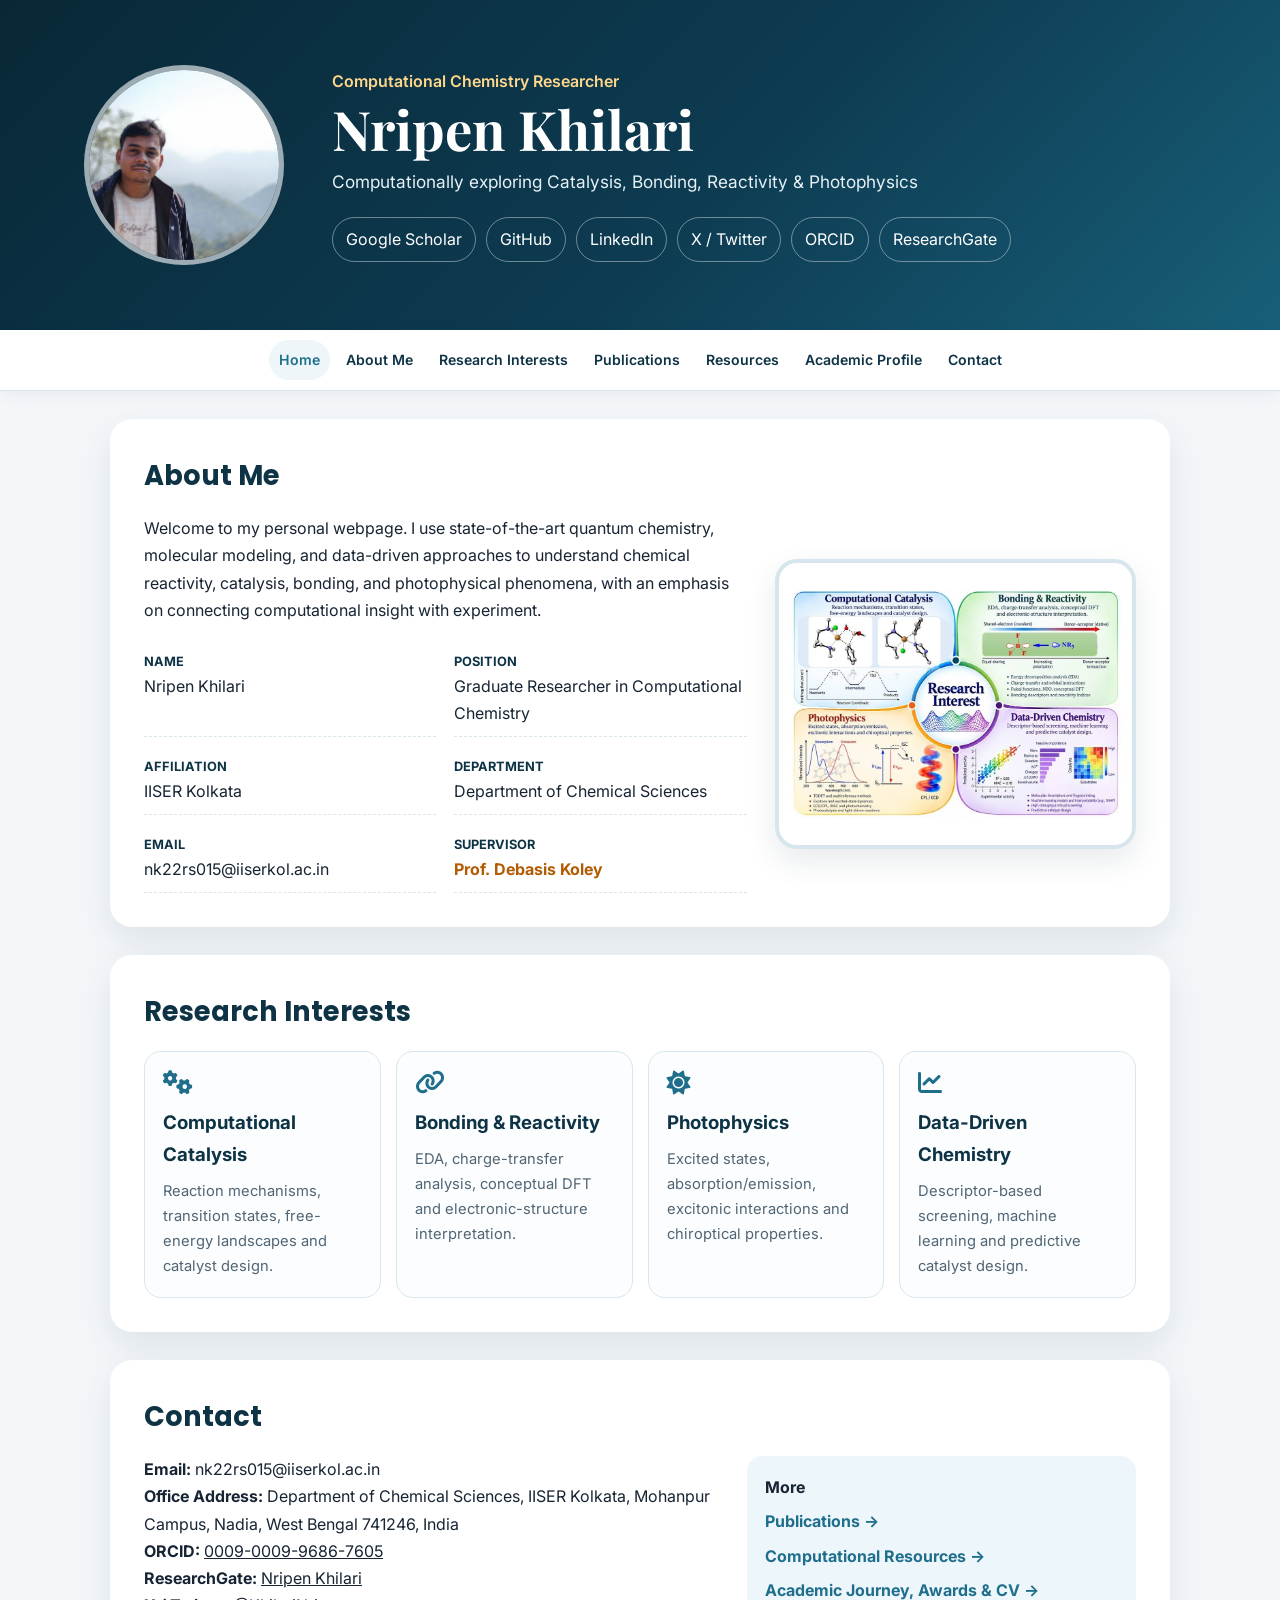
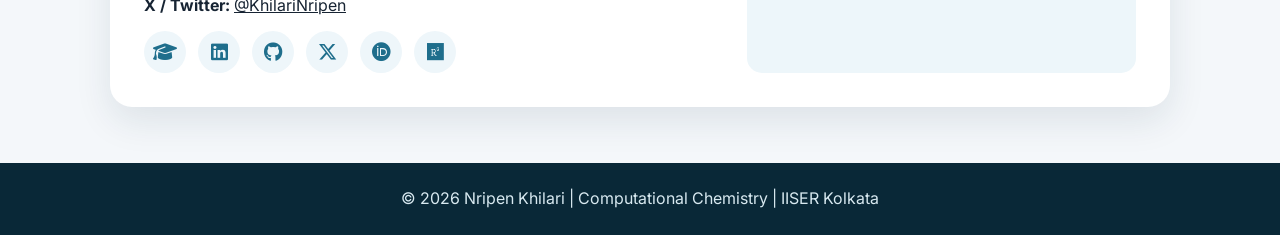
==== commit a42e61f1: "Add Twitter ORCID and ResearchGate links" ====
--- a/index.html
+++ b/index.html
@@ -24,6 +24,9 @@
                     <a href="https://scholar.google.com/citations?user=tusEeS4AAAAJ&hl=en" target="_blank" rel="noopener">Google Scholar</a>
                     <a href="https://github.com/Nripen14" target="_blank" rel="noopener">GitHub</a>
                     <a href="https://www.linkedin.com/in/nripen-khilari-8503a6180" target="_blank" rel="noopener">LinkedIn</a>
+                    <a href="https://x.com/KhilariNripen" target="_blank" rel="noopener">X / Twitter</a>
+                    <a href="https://orcid.org/0009-0009-9686-7605" target="_blank" rel="noopener">ORCID</a>
+                    <a href="https://www.researchgate.net/profile/Nripen-Khilari" target="_blank" rel="noopener">ResearchGate</a>
                 </div>
             </div>
         </div>
@@ -111,12 +114,16 @@
                 <div>
                     <p><strong>Email:</strong> nk22rs015@iiserkol.ac.in</p>
                     <p><strong>Office Address:</strong> Department of Chemical Sciences, IISER Kolkata, Mohanpur Campus, Nadia, West Bengal 741246, India</p>
-                    <p><strong>ORCID:</strong> <span class="x">xxxxxxxx</span></p>
-                    <p><strong>ResearchGate:</strong> <span class="x">xxxxxxxx</span></p>
+                    <p><strong>ORCID:</strong> <a href="https://orcid.org/0009-0009-9686-7605" target="_blank" rel="noopener">0009-0009-9686-7605</a></p>
+                    <p><strong>ResearchGate:</strong> <a href="https://www.researchgate.net/profile/Nripen-Khilari" target="_blank" rel="noopener">Nripen Khilari</a></p>
+                    <p><strong>X / Twitter:</strong> <a href="https://x.com/KhilariNripen" target="_blank" rel="noopener">@KhilariNripen</a></p>
                     <div class="social">
                         <a href="https://scholar.google.com/citations?user=tusEeS4AAAAJ&hl=en" target="_blank" rel="noopener" aria-label="Google Scholar"><i class="fas fa-graduation-cap"></i></a>
                         <a href="https://www.linkedin.com/in/nripen-khilari-8503a6180" target="_blank" rel="noopener" aria-label="LinkedIn"><i class="fab fa-linkedin"></i></a>
                         <a href="https://github.com/Nripen14" target="_blank" rel="noopener" aria-label="GitHub"><i class="fab fa-github"></i></a>
+                        <a href="https://x.com/KhilariNripen" target="_blank" rel="noopener" aria-label="X / Twitter"><i class="fab fa-x-twitter"></i></a>
+                        <a href="https://orcid.org/0009-0009-9686-7605" target="_blank" rel="noopener" aria-label="ORCID"><i class="fab fa-orcid"></i></a>
+                        <a href="https://www.researchgate.net/profile/Nripen-Khilari" target="_blank" rel="noopener" aria-label="ResearchGate"><i class="fab fa-researchgate"></i></a>
                     </div>
                 </div>
                 <div class="more">
--- a/styles.css
+++ b/styles.css
@@ -208,6 +208,46 @@
     font-weight: 700;
 }
 
+.about-grid {
+    display: grid;
+    grid-template-columns: 1.25fr 0.75fr;
+    gap: 28px;
+    align-items: center;
+}
+
+.about-content {
+    min-width: 0;
+}
+
+.research-image-box {
+    width: 100%;
+    min-height: 290px;
+    padding: 10px;
+    border: 4px solid #d7e5ec;
+    border-radius: 22px;
+    overflow: hidden;
+    background: #ffffff;
+    box-shadow: 0 12px 30px rgba(20, 45, 65, 0.10);
+    display: flex;
+    align-items: center;
+    justify-content: center;
+    text-align: center;
+}
+
+.research-image-box img {
+    display: block;
+    width: 100%;
+    height: 100%;
+    max-height: 360px;
+    object-fit: contain;
+    border-radius: 14px;
+}
+
+.research-fallback {
+    color: var(--muted);
+    line-height: 1.5;
+}
+
 .facts {
     display: grid;
     grid-template-columns: 1fr 1fr;
@@ -225,28 +265,6 @@
     color: var(--navy);
     font-size: 0.8rem;
     text-transform: uppercase;
-}
-
-.about-banner,
-.research-banner {
-    width: 100%;
-    margin: 22px 0 28px;
-    border: 1px solid var(--line);
-    border-radius: 18px;
-    overflow: hidden;
-    background: #ffffff;
-    box-shadow: 0 10px 26px rgba(20, 45, 65, 0.08);
-}
-
-.about-banner img,
-.research-banner img {
-    display: block !important;
-    width: 100% !important;
-    max-width: 100% !important;
-    height: auto !important;
-    visibility: visible !important;
-    opacity: 1 !important;
-    object-fit: contain !important;
 }
 
 .cards {
@@ -411,6 +429,7 @@
 @media (max-width: 800px) {
     .hero-grid,
     .home-hero .hero-grid,
+    .about-grid,
     .contact-grid {
         grid-template-columns: 1fr;
         text-align: center;
@@ -423,6 +442,12 @@
 
     .profile-links {
         justify-content: center;
+    }
+
+    .research-image-box {
+        max-width: 620px;
+        margin: 0 auto;
+        min-height: 240px;
     }
 
     .facts {
@@ -454,9 +479,9 @@
         padding: 24px 18px;
     }
 
-    .about-banner,
-    .research-banner {
-        margin-bottom: 22px;
-        border-radius: 12px;
-    }
-}
+    .research-image-box {
+        min-height: 200px;
+        padding: 7px;
+        border-radius: 16px;
+    }
+}
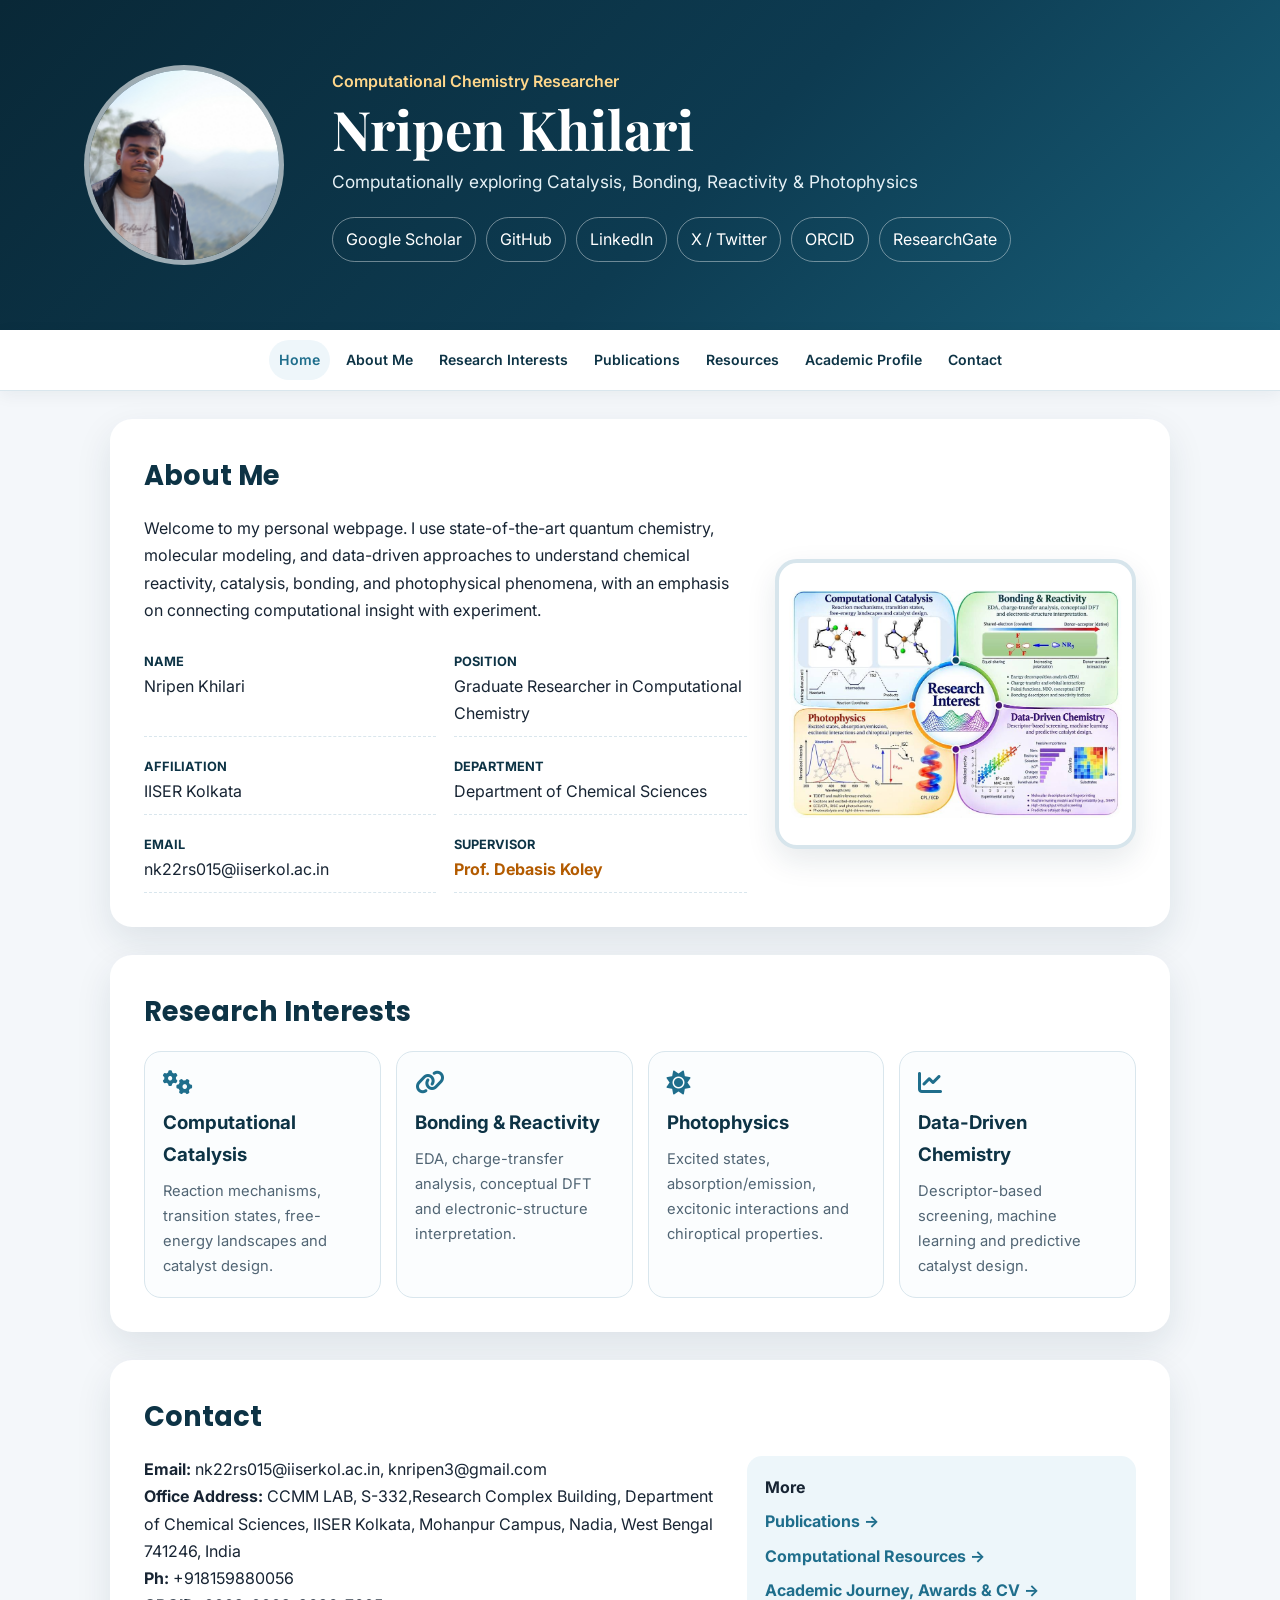
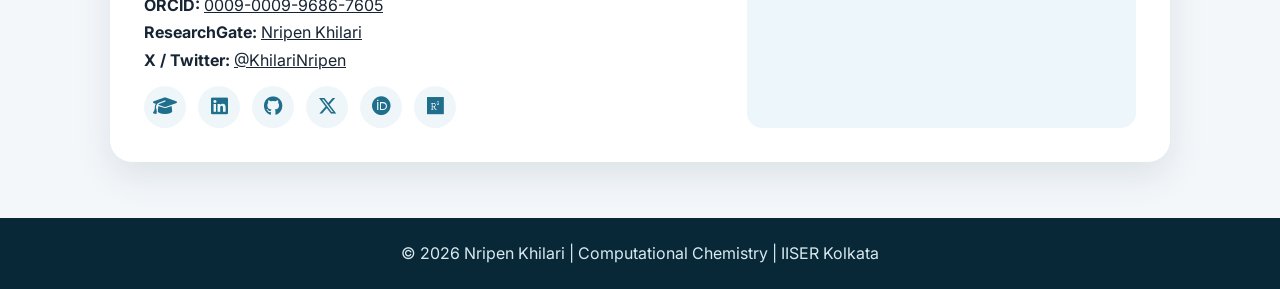
==== commit 873decad: "Update index.html" ====
--- a/index.html
+++ b/index.html
@@ -112,8 +112,9 @@
             <h2>Contact</h2>
             <div class="contact-grid">
                 <div>
-                    <p><strong>Email:</strong> nk22rs015@iiserkol.ac.in</p>
-                    <p><strong>Office Address:</strong> Department of Chemical Sciences, IISER Kolkata, Mohanpur Campus, Nadia, West Bengal 741246, India</p>
+                    <p><strong>Email:</strong> nk22rs015@iiserkol.ac.in, knripen3@gmail.com</p>
+                    <p><strong>Office Address:</strong> CCMM LAB, S-332,Research Complex Building, Department of Chemical Sciences, IISER Kolkata, Mohanpur Campus, Nadia, West Bengal 741246, India</p>
+                    <p><strong>Ph:</strong> +918159880056</p>
                     <p><strong>ORCID:</strong> <a href="https://orcid.org/0009-0009-9686-7605" target="_blank" rel="noopener">0009-0009-9686-7605</a></p>
                     <p><strong>ResearchGate:</strong> <a href="https://www.researchgate.net/profile/Nripen-Khilari" target="_blank" rel="noopener">Nripen Khilari</a></p>
                     <p><strong>X / Twitter:</strong> <a href="https://x.com/KhilariNripen" target="_blank" rel="noopener">@KhilariNripen</a></p>
